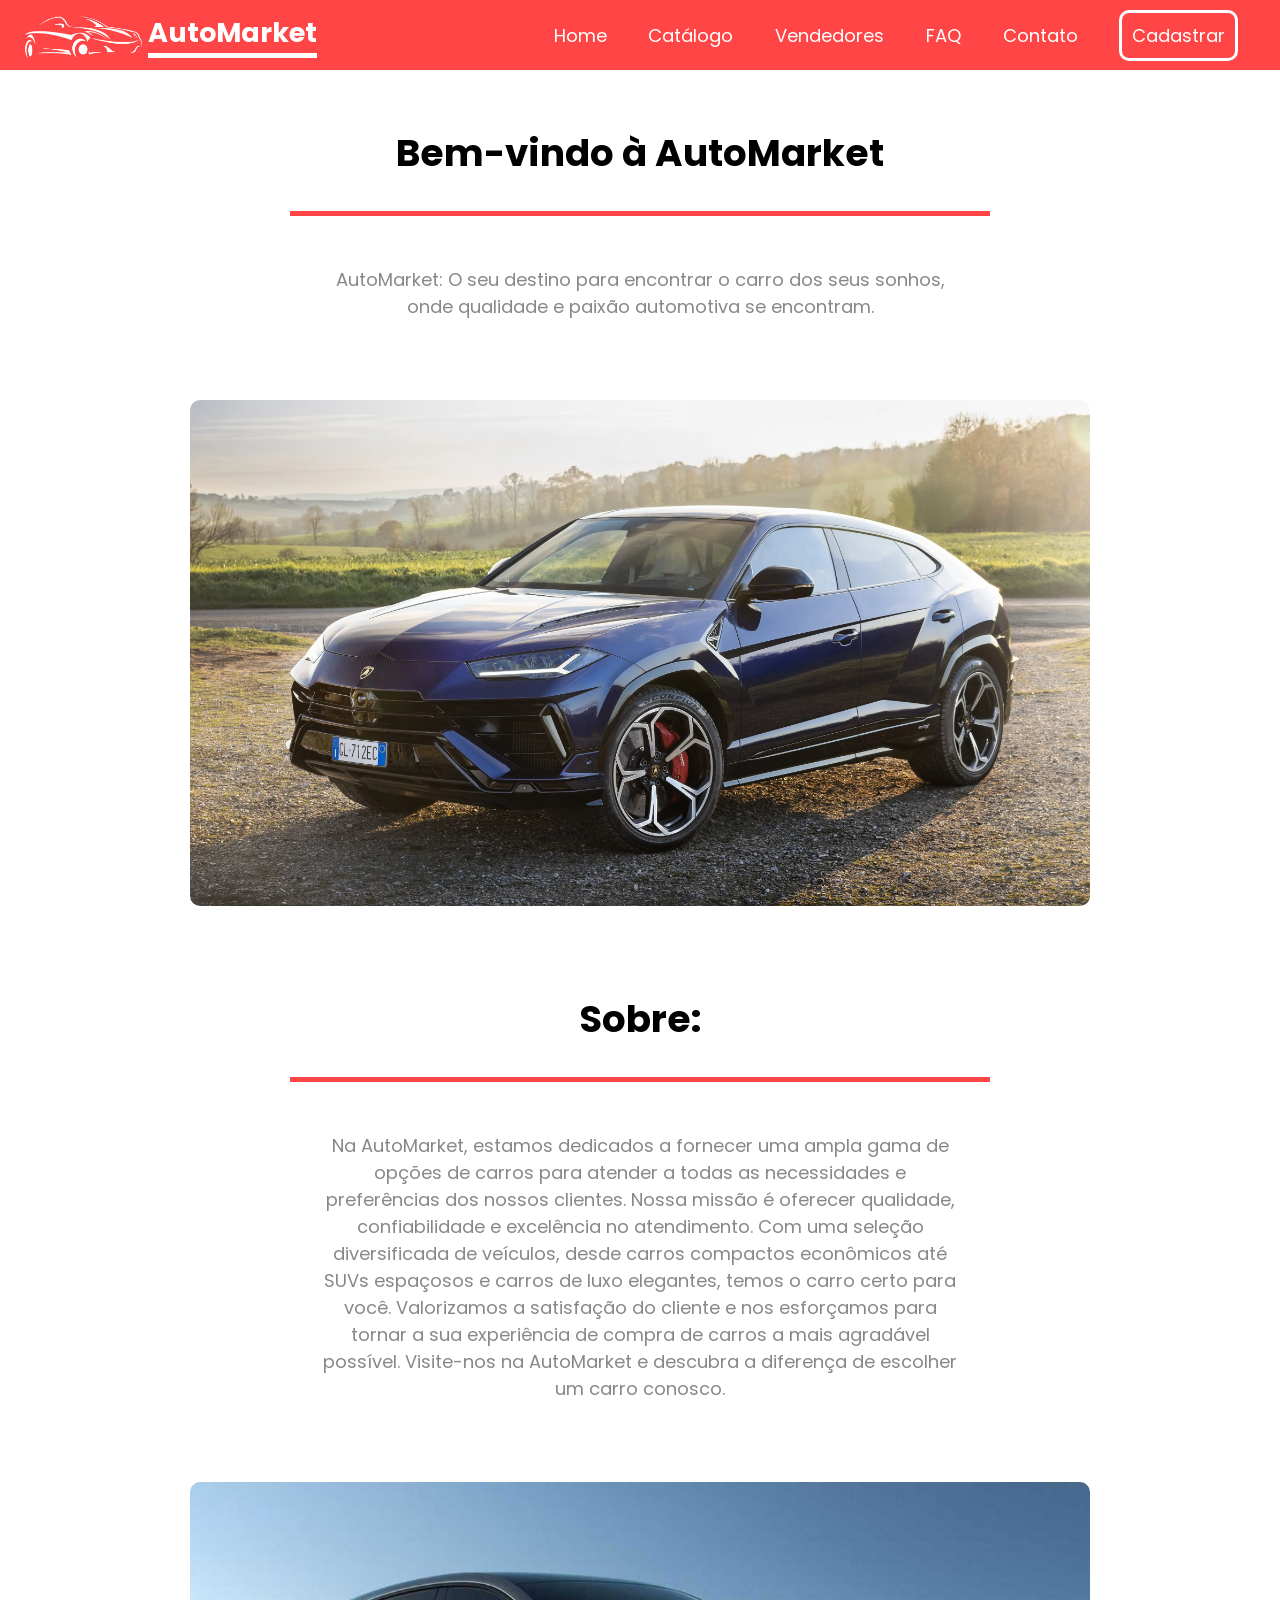
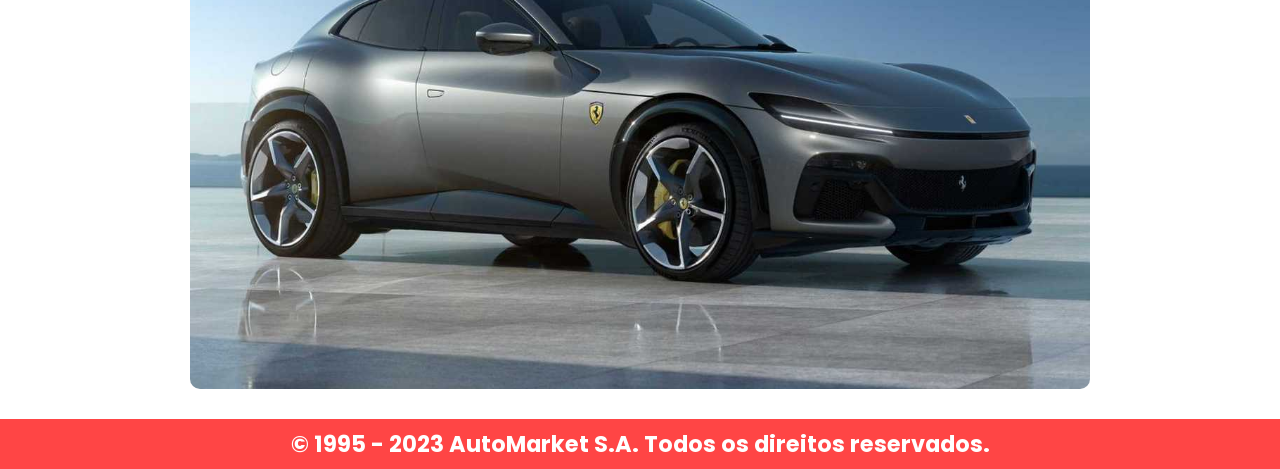
==== pages/index.html @ 6990d1a8 "fist-commit" ====
<!DOCTYPE html>
<html lang="pt-br">

<head>
    <meta charset="UTF-8">
    <meta name="viewport" content="width=device-width, initial-scale=1.0">
    <title>Home | Automarket</title>
    <link rel="stylesheet" href="../css/style-index.css">
    <script src="../js/navbar.js"></script>
</head>

<body>
    <header>
        <div class="logo">
            <img src="../imgs/logo-automarket.png" alt="Logo AutoMarket">
            <h1>AutoMarket</h1>
        </div>

        <div class="mobile-menu">
            <div class="line1"></div>
            <div class="line2"></div>
            <div class="line3"></div>
        </div>

        <nav class="nav-header">
            <ul>
                <li><a href="../pages/index.html">Home</a></li>
                <li><a href="../pages/catalogo.html">Catálogo</a></li>
                <li><a href="../pages/vendedores.html">Vendedores</a></li>
                <li><a href="../pages/faq.html">FAQ</a></li>
                <li><a href="../pages/contato.html">Contato</a></li>
                <li><a href="../pages/cadastro.html" id="header-btn-cadastro">Cadastrar</a></li>
            </ul>
        </nav>
    </header>
    <main>
       <section>
            <div>
                <br>
                <h1>Bem-vindo à AutoMarket</h1>
                    <div class="content">
                        <p>AutoMarket: O seu destino para encontrar o carro dos seus sonhos, onde qualidade e paixão automotiva
                            se encontram.</p>
                    </div>
            </div>
    
            <div class="img-main">
                <img src="../imgs/urus-home.png" alt="Logo AutoMarket">
            </div>
    
            <div>
                <br>
                <h1>Sobre:</h1>
                <div class="content">
                        <p>Na AutoMarket, estamos dedicados a fornecer uma ampla gama de opções de carros para atender a todas
                            as necessidades e preferências dos nossos clientes. Nossa missão é oferecer qualidade,
                            confiabilidade e excelência no atendimento. Com uma seleção diversificada de veículos, desde carros
                            compactos econômicos até SUVs espaçosos e carros de luxo elegantes, temos o carro certo para você.
                            Valorizamos a satisfação do cliente e nos esforçamos para tornar a sua experiência de compra de
                            carros a mais agradável possível. Visite-nos na AutoMarket e descubra a diferença de escolher um
                            carro conosco.</p>
                </div>
            </div>
    
            <div class="img-main">
                <img src="../imgs/purosangue-home.png" alt="Logo AutoMarket">
            </div>
       </section>
    </main>
    <footer>
        <p><b>&copy; 1995 - 2023 AutoMarket S.A. Todos os direitos reservados.</b></p>
    </footer>
</body>

</html>
---- css/style-index.css ----
/*
    Vermelho #ff4545
*/

/**/
@import url('https://fonts.googleapis.com/css2?family=Poppins:ital,wght@0,700;1,400;1,800&display=swap');

*{
    margin: 0;
    padding: 0;
}

body{
    font-family: 'Poppins', sans-serif;
    margin: 0;
    padding: 0;
}


/* ---------------- menu -------------*/
header{
    background-color: #ff4545;
    color: white;
    display: flex;
    justify-content: space-between;
    height: 70px;
    width: 100%;
    max-width: 100vw;
}

.logo{
    display: flex;
    align-items: center;
    justify-content: space-around;
    gap: 5px;

    width: calc(25% - 40px);
    text-align: center;
    margin: 0px 20px;
    height: 100%;
}

.logo img{
    height: 70%;
}

.logo h1{
    font-size: 3vh;
    margin: 0;
    padding: 0;
    border-bottom: 5px solid white;
}

.mobile-menu{
    cursor: pointer;
    display: none;
    margin: 15px;
}

.mobile-menu div{
    width: 32px;
    height: 4px;
    background-color: #fff;
    margin: 8px;
}

.nav-header{
    height: 100%;
    width: 60%;
}

.nav-header ul{
    height: 100%;
    list-style: none;
    display: flex;
    justify-content: space-evenly;
    align-items: center;
    margin: 0;
}

.nav-header a{
    font-size: 2vh;
    text-decoration: none;
    color: white;
}

.nav-header a:hover{
    cursor: pointer;
    transition: all 200ms;
    border-bottom: 5px solid white;
}

#header-btn-cadastro{
    transition: all 200ms;
    border: 3px solid white;
    padding: 10px;
    border-radius: 10px;
}

/*animacao do botao cadastro ao colocar o mouse por cima*/
#header-btn-cadastro:hover{
    cursor: pointer;
    transition: all 200ms;
    background-color: white;
    color: #ff4545;
    padding: 15px;
}


/* ---------------- rodape -------------*/
footer{
    display: flex;
    align-items: center;
    justify-content: center;

    text-align: center;
    width: 100%;
    height: 50px;
    background-color: #ff4545;
    color: white;
}

footer p{
    font-size: 2.5vh;
    color:white;
}



/* ---------------- responsividade menu e rodape -------------*/
@media (max-width: 1000px){

header{
    justify-content: space-evenly;
}

.logo{
    width: 50%;
}

.logo img{
    height: 50%;
}

.logo h1{
    font-size: 2.5vh;
}

.mobile-menu{
    display: block;
}

.nav-header{
    display: none;
}

.nav-header.active{
    display: inline;
    position: absolute;
    top: 69px;
    right: 0;
    width: 100vw;
    height: 50vh;
    background: #ff4545;
}

.nav-header ul{
    flex-direction: column;
    align-items: center;
}

footer p{
    font-size: 2vh;
}
}


/* ---------------- home -------------*/
main h1{
    display: block;
    font-size: 28pt;
    text-align: center;
    width: 50%;
    margin: auto;
    padding: 30px;
    border-bottom: solid 5px #ff4545;
}

.content{
    font-size: 15pt;
    text-align: center; 
    width: 50%;
    margin: auto;
    padding: 50px;
}

main img{
    max-width: 100vh;
    max-height: 60vh;
    border-radius: 10px;
}

.img-main{
    display: flex;
    justify-content: center;
    align-items: center;
    margin: auto;
    padding: 30px;
    height: auto;
    width: 100vh;
    object-fit: cover;
}


main p {
    margin: 0;
    font-size: 18px;
    color: #888888;
}

/* ---------------- responsividade home -------------*/
@media (max-width: 1000px){

    main h1{
        font-size: 20pt;
    }

    .img-main{
        width: calc(100% - 60px);
    }

    main img{
        width: 90%;
    }
}
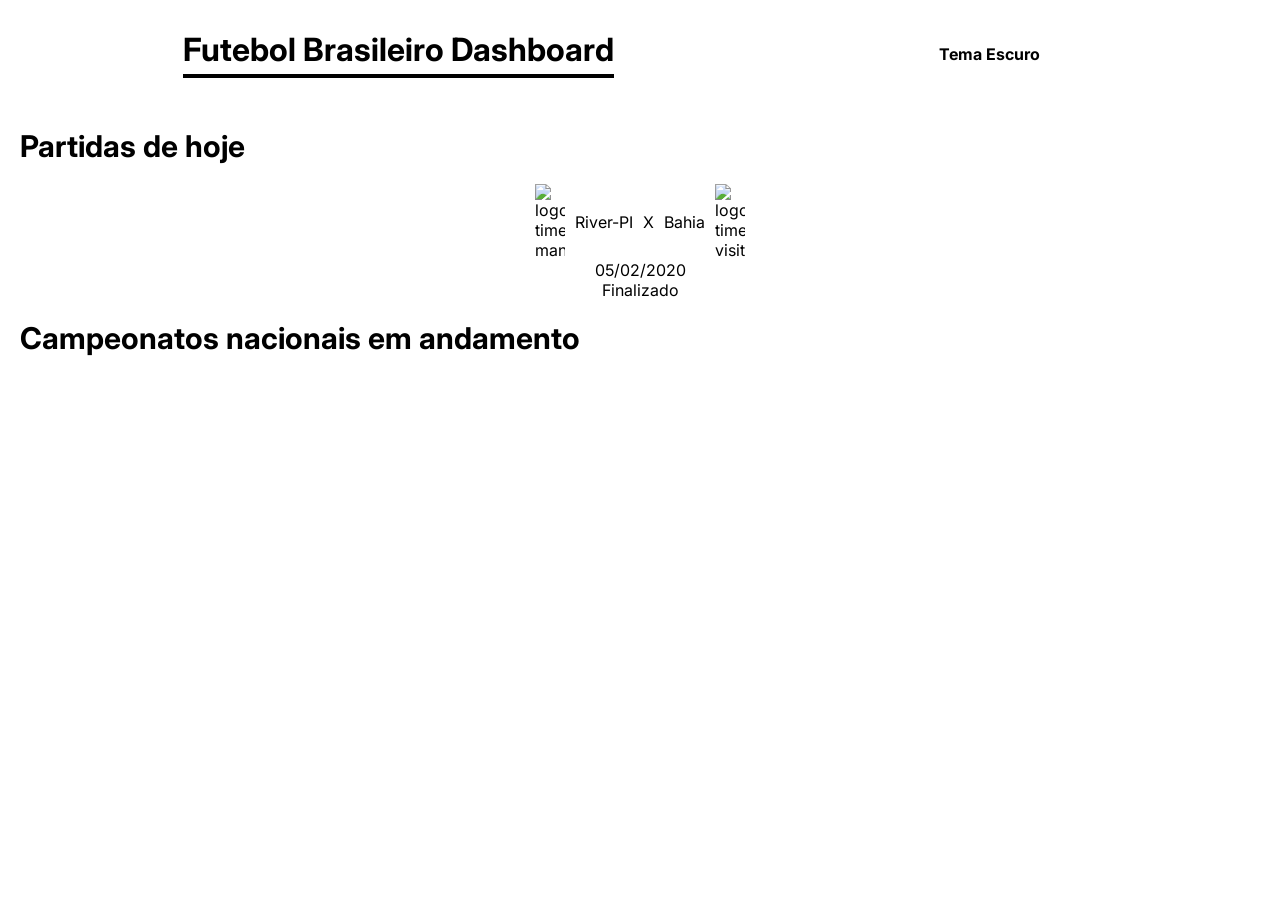
==== commit 37d15f16: "quinta - campeonatos prontos" ====
--- a/pages/index.html
+++ b/pages/index.html
@@ -1,75 +1,68 @@
+<!--
+-fazer as partidas diárias
+-arrumar design
+
+-->
+
 <!DOCTYPE html>
-<html lang="pt-br">
+<html lang="ptbr">
+<head>
+  <meta charset="UTF-8">
+  <meta name="viewport" content="width=device-width, initial-scale=1.0"> <!-- displays site properly based on user's device -->
 
-<head>
-    <meta charset="UTF-8">
-    <meta name="viewport" content="width=device-width, initial-scale=1.0">
-    <title>Home | Automarket</title>
-    <link rel="stylesheet" href="../css/style-index.css">
-    <script src="../js/navbar.js"></script>
+  <link rel="icon" type="image/png" sizes="32x32" href="./images/favicon-32x32.png">
+  
+  <title>Frontend Mentor | [Challenge Name Here]</title>
+
+  <link rel="stylesheet" href="../styles/index.css">
+
+
 </head>
+<body>
+<main>
 
-<body>
-    <header>
-        <div class="logo">
-            <img src="../imgs/logo-automarket.png" alt="Logo AutoMarket">
-            <h1>AutoMarket</h1>
-        </div>
+  <header>
+      <h1>Futebol Brasileiro Dashboard</h1>
+      <p></p>
+    </div>
+    <div class="checkbox-wrapper-14">
+      <label for="s1-14">Tema Escuro</label>
+      <input id="s1-14" type="checkbox" class="switch">
+    </div>
+  </header>
 
-        <div class="mobile-menu">
-            <div class="line1"></div>
-            <div class="line2"></div>
-            <div class="line3"></div>
-        </div>
+  <section>
+    <h2 id="todays-matches-title">Partidas de hoje</h2>
+    <div class="today-matches">
 
-        <nav class="nav-header">
-            <ul>
-                <li><a href="../pages/index.html">Home</a></li>
-                <li><a href="../pages/catalogo.html">Catálogo</a></li>
-                <li><a href="../pages/vendedores.html">Vendedores</a></li>
-                <li><a href="../pages/faq.html">FAQ</a></li>
-                <li><a href="../pages/contato.html">Contato</a></li>
-                <li><a href="../pages/cadastro.html" id="header-btn-cadastro">Cadastrar</a></li>
-            </ul>
-        </nav>
-    </header>
-    <main>
-       <section>
-            <div>
-                <br>
-                <h1>Bem-vindo à AutoMarket</h1>
-                    <div class="content">
-                        <p>AutoMarket: O seu destino para encontrar o carro dos seus sonhos, onde qualidade e paixão automotiva
-                            se encontram.</p>
-                    </div>
-            </div>
-    
-            <div class="img-main">
-                <img src="../imgs/urus-home.png" alt="Logo AutoMarket">
-            </div>
-    
-            <div>
-                <br>
-                <h1>Sobre:</h1>
-                <div class="content">
-                        <p>Na AutoMarket, estamos dedicados a fornecer uma ampla gama de opções de carros para atender a todas
-                            as necessidades e preferências dos nossos clientes. Nossa missão é oferecer qualidade,
-                            confiabilidade e excelência no atendimento. Com uma seleção diversificada de veículos, desde carros
-                            compactos econômicos até SUVs espaçosos e carros de luxo elegantes, temos o carro certo para você.
-                            Valorizamos a satisfação do cliente e nos esforçamos para tornar a sua experiência de compra de
-                            carros a mais agradável possível. Visite-nos na AutoMarket e descubra a diferença de escolher um
-                            carro conosco.</p>
-                </div>
-            </div>
-    
-            <div class="img-main">
-                <img src="../imgs/purosangue-home.png" alt="Logo AutoMarket">
-            </div>
-       </section>
-    </main>
-    <footer>
-        <p><b>&copy; 1995 - 2023 AutoMarket S.A. Todos os direitos reservados.</b></p>
-    </footer>
+      <div class="div-match">
+       <div>
+          <img src="https://cdn.api-futebol.com.br/escudos/638d34a851005.svg" alt="logo time mandante">
+          <p>River-PI</p>
+
+          <span>X</span>
+
+          <p>Bahia</p>
+          <img src="https://cdn.api-futebol.com.br/escudos/638d34a8b6bd8.svg" alt="logo time visitante">
+       </div>
+        <p>05/02/2020</p>
+        <p>Finalizado</p>
+
+      </div>
+
+    </div>
+  </section>
+
+
+  <section>
+    <h1 id="main-leagues-title">Campeonatos nacionais em andamento</h1>
+    <div class="main-leagues">
+      
+    </div>
+  </section>
+
+</main>
+ 
 </body>
-
+<script src="../js/index.js"></script>
 </html>
--- a/styles/index.css
+++ b/styles/index.css
@@ -0,0 +1,324 @@
+@import url('https://fonts.googleapis.com/css2?family=Inter:wght@200;400;700&display=swap');
+
+*{
+  margin: 0;
+  padding: 0;
+  text-decoration: none;
+}
+
+
+[data-theme="dark"]{
+
+
+  --primary-color:#5effac;
+  --secondary-color:#fcff67;
+  --error-color: #d45059;
+
+  --background: #121212;
+  --background-surface: #1f1f1f;
+
+  --main-oposite: #ffffff;
+
+  --text: #ffffff;
+
+  --main-gradient: linear-gradient(90deg, rgba(94,255,172,1) 0%, rgba(252,255,103,1) 100%);
+
+}
+
+[data-theme="light"]{
+
+  --primary-color:#5effac;
+  --secondary-color:#fcff67;
+  --error-color: #d45059;
+
+  --background: #e6e6e6;
+  --background-surface: #ffffff;
+
+  --text: #000;
+
+  --main-oposite: #121212;
+
+  --main-gradient: linear-gradient(90deg, rgb(0, 255, 123) 0%, rgba(252,255,103,1) 100%);
+}
+
+
+
+body{
+  font-family: 'Inter', sans-serif;
+  background-color: var(--background);
+  color: var(--text);
+  transition: .4s;
+}
+
+header{
+  display: flex;
+  align-items: center;
+  justify-content: space-evenly;
+  padding: 30px 20px;
+  background-color: var(--background-surface);
+  box-shadow: 10px 0px 10px var(--background);
+}
+
+header h1{
+  border-bottom: 4px solid;
+  border-image-slice: 1;
+  border-image-source: var(--main-gradient);
+  padding-bottom: 5px;
+}
+
+#todays-matches-title{
+  font-size: 30px;
+  margin: 20px;
+}
+
+.todays-matches{
+  display: flex;
+  flex-direction: column;
+  align-items: center;
+}
+
+.div-match{
+  display: flex;
+  flex-direction: column;
+  align-items: center;
+  width: calc(100% - 60px);
+  margin: 20px 30px;
+  background-color: var(--background-surface);
+  border-radius: 10px;
+  box-shadow: 10px 0px 10px var(--background);
+  text-align: center;
+}
+
+.div-match div{
+  display: flex;
+  align-items: center;
+  gap: 10px
+}
+
+.div-match img{
+  width: 30px;
+}
+
+#main-leagues-title{
+  font-size: 30px;
+  margin: 20px;
+}
+
+.main-leagues{
+  margin: 30px;
+  display: grid;
+  grid-template-columns: 1fr 1fr 1fr;
+  column-gap: 5px;
+  row-gap: 5px;
+}
+
+.div-leagues{
+  display: flex;
+  flex-direction: column;
+  align-items: center;
+  justify-content: center;
+  gap: 15px;
+  color: var(--text);
+  width: calc(100% - 45px);
+  height: 250px;
+  padding: 20px;
+  background-color: var(--background-surface);
+  text-align: center;
+  border-radius: 10px;
+  box-shadow: 0px 0px 5px rgba(0, 0, 0, 0.5);
+  transition: 0.4s;
+}
+
+.div-leagues img{
+  width: 6em;
+  filter: drop-shadow(0px 0px 5px rgba( 255, 255, 255, 0.1));
+}
+
+.div-leagues h3{
+  font-size: 22px;
+}
+
+.div-leagues p{
+  font-size: 18px;
+}
+
+
+.div-leagues:hover{
+  cursor: pointer;
+  box-shadow: inset 0 0 300px 250px rgba(255, 255, 255, 0.2);
+}
+
+
+@media (max-width: 1000px) {
+  .main-leagues{
+    grid-template-columns: 1fr 1fr;
+  }
+}
+
+
+@media (max-width: 700px) {
+header{
+  flex-direction: column;
+  gap: 10px;
+}
+  
+.main-leagues{
+  grid-template-columns: 1fr;
+}
+}
+
+
+
+
+
+
+
+
+
+
+
+
+
+
+
+
+
+
+
+
+
+
+
+
+
+
+
+
+
+
+
+/* ---------- CSS botão de trocar tema ---------- */
+
+.checkbox-wrapper-14{
+  font-weight: 700;
+  display: flex;
+  gap: 20px;
+}
+
+.checkbox-wrapper-14 * {
+  box-sizing: inherit;
+}
+.checkbox-wrapper-14 *:before,
+.checkbox-wrapper-14 *:after {
+  box-sizing: inherit;
+}
+
+
+@supports (-webkit-appearance: none) or (-moz-appearance: none) {
+  .checkbox-wrapper-14 input[type="checkbox"] {
+    --active: var(--main-gradient);
+    --active-inner: var(--background-surface);
+    --border: var(--main-oposite);
+    --border-hover: var(--primary-color);
+    --background: #fff;
+    --disabled: var(--main-dark);
+    --disabled-inner: var(--main-dark);
+    -webkit-appearance: none;
+    -moz-appearance: none;
+    height: 21px;
+    outline: none;
+    display: inline-block;
+    vertical-align: top;
+    position: relative;
+    margin: 0;
+    cursor: pointer;
+    border: 1px solid var(--bc, var(--border));
+    background: var(--b, var(--background));
+    transition: background 0.3s, border-color 0.3s, box-shadow 0.2s;
+  }
+  .checkbox-wrapper-14 input[type="checkbox"]:after {
+    content: "";
+    display: block;
+    left: 0;
+    top: 0;
+    position: absolute;
+    transition: transform var(--d-t, 0.3s) var(--d-t-e, ease),
+      opacity var(--d-o, 0.2s);
+  }
+  .checkbox-wrapper-14 input[type="checkbox"]:checked {
+    --b: var(--active);
+    --bc: var(--active);
+    --d-o: 0.3s;
+    --d-t: 0.6s;
+    --d-t-e: cubic-bezier(0.2, 0.85, 0.32, 1.2);
+  }
+  .checkbox-wrapper-14 input[type="checkbox"]:disabled {
+    --b: var(--disabled);
+    cursor: not-allowed;
+    opacity: 0.9;
+  }
+  .checkbox-wrapper-14 input[type="checkbox"]:disabled:checked {
+    --b: var(--disabled-inner);
+    --bc: var(--border);
+  }
+  .checkbox-wrapper-14 input[type="checkbox"]:disabled + label {
+    cursor: not-allowed;
+  }
+  .checkbox-wrapper-14
+    input[type="checkbox"]:hover:not(:checked):not(:disabled) {
+    --bc: var(--border-hover);
+  }
+  .checkbox-wrapper-14 input[type="checkbox"]:not(.switch) {
+    width: 21px;
+  }
+  .checkbox-wrapper-14 input[type="checkbox"]:not(.switch):after {
+    opacity: var(--o, 0);
+  }
+  .checkbox-wrapper-14 input[type="checkbox"]:not(.switch):checked {
+    --o: 1;
+  }
+  .checkbox-wrapper-14 input[type="checkbox"] + label {
+    display: inline-block;
+    vertical-align: middle;
+    cursor: pointer;
+    margin-left: 4px;
+  }
+
+  .checkbox-wrapper-14 input[type="checkbox"]:not(.switch) {
+    border-radius: 7px;
+  }
+  .checkbox-wrapper-14 input[type="checkbox"]:not(.switch):after {
+    width: 5px;
+    height: 9px;
+    border: 2px solid var(--active-inner);
+    border-top: 0;
+    border-left: 0;
+    left: 7px;
+    top: 4px;
+    transform: rotate(var(--r, 20deg));
+  }
+  .checkbox-wrapper-14 input[type="checkbox"]:not(.switch):checked {
+    --r: 43deg;
+  }
+  .checkbox-wrapper-14 input[type="checkbox"].switch {
+    width: 38px;
+    border-radius: 11px;
+  }
+  .checkbox-wrapper-14 input[type="checkbox"].switch:after {
+    left: 2px;
+    top: 2px;
+    border-radius: 50%;
+    width: 17px;
+    height: 17px;
+    background: var(--ab, var(--border));
+    transform: translateX(var(--x, 0));
+  }
+  .checkbox-wrapper-14 input[type="checkbox"].switch:checked {
+    --ab: var(--active-inner);
+    --x: 17px;
+  }
+  .checkbox-wrapper-14
+    input[type="checkbox"].switch:disabled:not(:checked):after {
+    opacity: 0.6;
+  }
+}
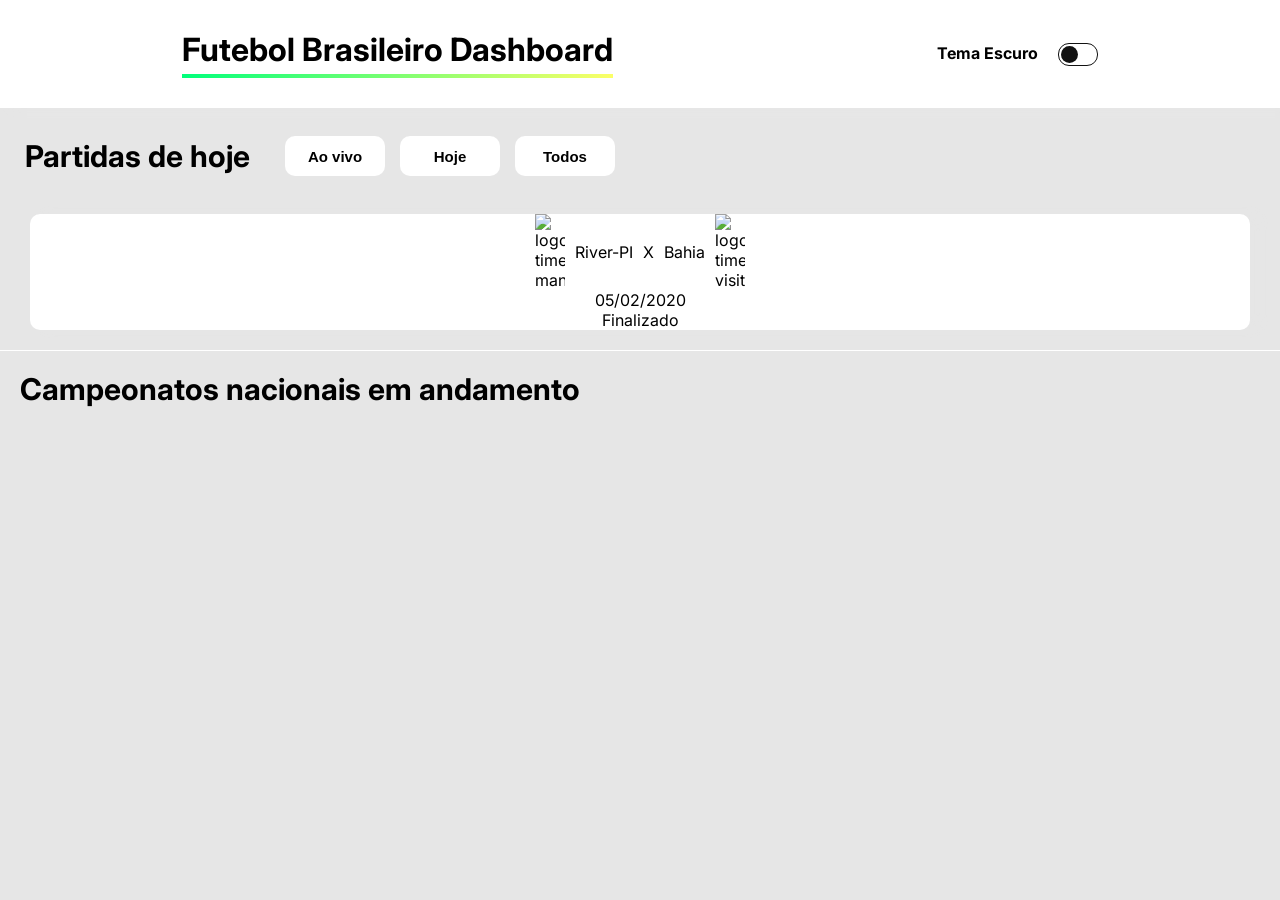
==== commit a6ff09b5: "sexta - organizacao e manutencao do codigo" ====
--- a/pages/index.html
+++ b/pages/index.html
@@ -1,7 +1,7 @@
 <!--
 -fazer as partidas diárias
--arrumar design
-
+-organizar o codigo
+-em caso se erro fazer os cards
 -->
 
 <!DOCTYPE html>
@@ -12,9 +12,10 @@
 
   <link rel="icon" type="image/png" sizes="32x32" href="./images/favicon-32x32.png">
   
-  <title>Frontend Mentor | [Challenge Name Here]</title>
+  <title>Dashboard Futebol Brasileiro</title>
 
   <link rel="stylesheet" href="../styles/index.css">
+  
 
 
 </head>
@@ -31,9 +32,14 @@
     </div>
   </header>
 
-  <section>
-    <h2 id="todays-matches-title">Partidas de hoje</h2>
-    <div class="today-matches">
+  <section id="today-matches-section">
+    <div id="todays-matches-header">
+      <h2 id="todays-matches-title">Partidas de hoje</h2>
+      <button class="todays-matches-btn" onclick="filterMatches('live')">Ao vivo</button>
+      <button class="todays-matches-btn" onclick="filterMatches('today')">Hoje</button>
+      <button class="todays-matches-btn" onclick="filterMatches('all')">Todos</button>
+    </div>
+    <div class="today-matches-div">
 
       <div class="div-match">
        <div>
--- a/styles/index.css
+++ b/styles/index.css
@@ -57,6 +57,7 @@
   padding: 30px 20px;
   background-color: var(--background-surface);
   box-shadow: 10px 0px 10px var(--background);
+  transition: .4s;
 }
 
 header h1{
@@ -66,15 +67,46 @@
   padding-bottom: 5px;
 }
 
+#today-matches-section{
+  border-bottom: 1px solid var(--background-surface);
+  transition: .4s;
+}
+
+#todays-matches-header{
+  display: flex;
+  align-items: center;
+  margin: 10px 5px;
+  gap: 15px;
+  
+}
+
 #todays-matches-title{
   font-size: 30px;
   margin: 20px;
 }
 
+.todays-matches-btn{
+  width: 100px;
+  height: 40px;
+  background-color: var(--background-surface);
+  border: none;
+  border-radius: 10px;
+  color: var(--text);
+  font-weight: 700;
+  font-size: 15px;
+}
+
+.todays-matches-btn:hover{
+  cursor: pointer;
+  color: #000;
+  background-image: var(--main-gradient);
+}
+
 .todays-matches{
   display: flex;
   flex-direction: column;
   align-items: center;
+  
 }
 
 .div-match{
@@ -87,6 +119,7 @@
   border-radius: 10px;
   box-shadow: 10px 0px 10px var(--background);
   text-align: center;
+  transition: .4s;
 }
 
 .div-match div{
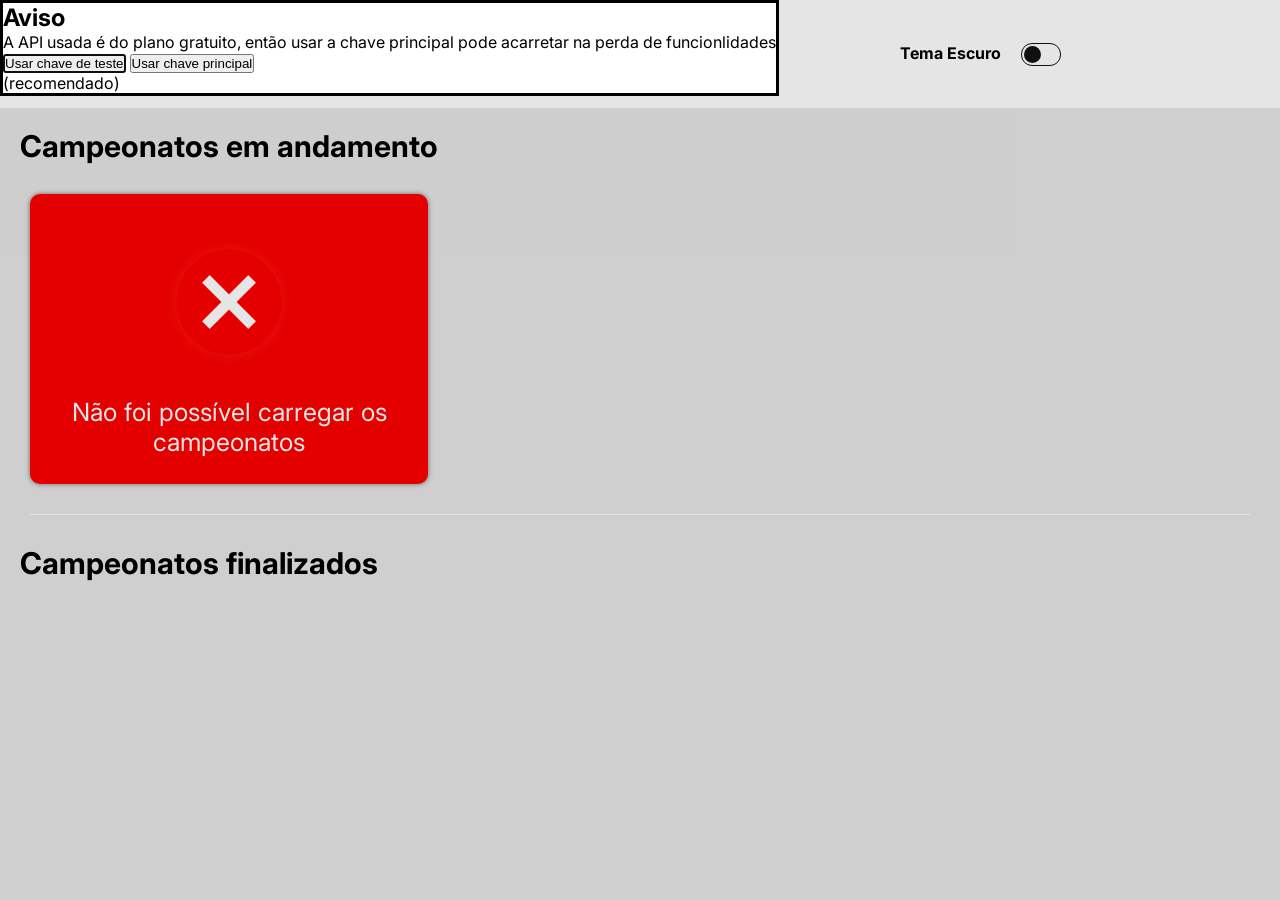
==== commit 9bc1585c: "domingo remocao das partidas" ====
--- a/pages/index.html
+++ b/pages/index.html
@@ -1,7 +1,5 @@
 <!--
--fazer as partidas diárias
--organizar o codigo
--em caso se erro fazer os cards
+-fazer os campeonatos finalizados em até 6 meses
 -->
 
 <!DOCTYPE html>
@@ -23,7 +21,7 @@
 <main>
 
   <header>
-      <h1>Futebol Brasileiro Dashboard</h1>
+      <h1>Futebol Dashboard</h1>
       <p></p>
     </div>
     <div class="checkbox-wrapper-14">
@@ -32,39 +30,20 @@
     </div>
   </header>
 
-  <section id="today-matches-section">
-    <div id="todays-matches-header">
-      <h2 id="todays-matches-title">Partidas de hoje</h2>
-      <button class="todays-matches-btn" onclick="filterMatches('live')">Ao vivo</button>
-      <button class="todays-matches-btn" onclick="filterMatches('today')">Hoje</button>
-      <button class="todays-matches-btn" onclick="filterMatches('all')">Todos</button>
-    </div>
-    <div class="today-matches-div">
-
-      <div class="div-match">
-       <div>
-          <img src="https://cdn.api-futebol.com.br/escudos/638d34a851005.svg" alt="logo time mandante">
-          <p>River-PI</p>
-
-          <span>X</span>
-
-          <p>Bahia</p>
-          <img src="https://cdn.api-futebol.com.br/escudos/638d34a8b6bd8.svg" alt="logo time visitante">
-       </div>
-        <p>05/02/2020</p>
-        <p>Finalizado</p>
-
-      </div>
-
-    </div>
-  </section>
-
+  <dialog>
+    <h2>Aviso</h2>
+    <p>A API usada é do plano gratuito, então usar a chave principal pode acarretar na perda de funcionlidades</p>
+    <button>Usar chave de teste</button>
+    <button>Usar chave principal</button>
+    <p>(recomendado)</p>
+  </dialog>
 
   <section>
-    <h1 id="main-leagues-title">Campeonatos nacionais em andamento</h1>
+    <h1 class="leagues-title">Campeonatos em andamento</h1>
     <div class="main-leagues">
       
     </div>
+    <h1 class="leagues-title">Campeonatos finalizados</h1>
   </section>
 
 </main>
--- a/styles/index.css
+++ b/styles/index.css
@@ -12,7 +12,8 @@
 
   --primary-color:#5effac;
   --secondary-color:#fcff67;
-  --error-color: #d45059;
+  --error-color: #610000;
+  --error-text-color: #fff;
 
   --background: #121212;
   --background-surface: #1f1f1f;
@@ -29,7 +30,8 @@
 
   --primary-color:#5effac;
   --secondary-color:#fcff67;
-  --error-color: #d45059;
+  --error-color: #ff0000;
+  --error-text-color: #fff;
 
   --background: #e6e6e6;
   --background-surface: #ffffff;
@@ -65,48 +67,6 @@
   border-image-slice: 1;
   border-image-source: var(--main-gradient);
   padding-bottom: 5px;
-}
-
-#today-matches-section{
-  border-bottom: 1px solid var(--background-surface);
-  transition: .4s;
-}
-
-#todays-matches-header{
-  display: flex;
-  align-items: center;
-  margin: 10px 5px;
-  gap: 15px;
-  
-}
-
-#todays-matches-title{
-  font-size: 30px;
-  margin: 20px;
-}
-
-.todays-matches-btn{
-  width: 100px;
-  height: 40px;
-  background-color: var(--background-surface);
-  border: none;
-  border-radius: 10px;
-  color: var(--text);
-  font-weight: 700;
-  font-size: 15px;
-}
-
-.todays-matches-btn:hover{
-  cursor: pointer;
-  color: #000;
-  background-image: var(--main-gradient);
-}
-
-.todays-matches{
-  display: flex;
-  flex-direction: column;
-  align-items: center;
-  
 }
 
 .div-match{
@@ -132,9 +92,10 @@
   width: 30px;
 }
 
-#main-leagues-title{
+.leagues-title{
   font-size: 30px;
   margin: 20px;
+  transition: .4s;
 }
 
 .main-leagues{
@@ -143,6 +104,8 @@
   grid-template-columns: 1fr 1fr 1fr;
   column-gap: 5px;
   row-gap: 5px;
+  padding-bottom: 30px;
+  border-bottom: 1px solid var(--background-surface);
 }
 
 .div-leagues{
@@ -179,6 +142,33 @@
 .div-leagues:hover{
   cursor: pointer;
   box-shadow: inset 0 0 300px 250px rgba(255, 255, 255, 0.2);
+}
+
+
+.error-league{
+  display: flex;
+  flex-direction: column;
+  align-items: center;
+  justify-content: center;
+  gap: 15px;
+  color: var(--error-text-color);
+  width: calc(100% - 45px);
+  height: 250px;
+  padding: 20px;
+  background-color: var(--error-color);
+  text-align: center;
+  border-radius: 10px;
+  box-shadow: 0px 0px 5px rgba(0, 0, 0, 0.5);
+  transition: 0.4s;
+}
+
+.error-league img{
+  width: 10em;
+  filter: drop-shadow(0px 0px 5px rgba( 255, 255, 255, 0.1));
+}
+
+.error-league p{
+  font-size: 25px;
 }
 
 
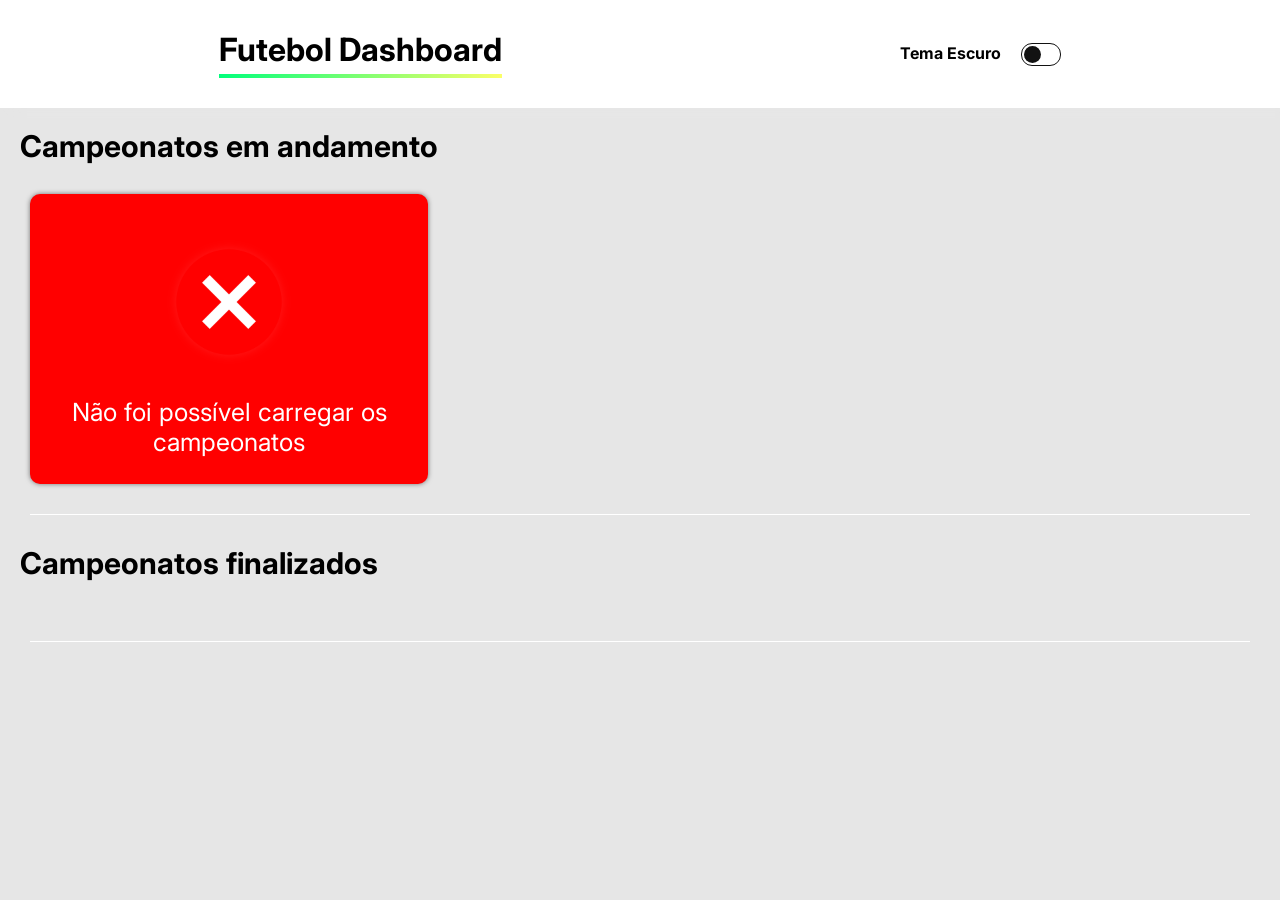
==== commit bd210f6a: "final commit" ====
--- a/pages/index.html
+++ b/pages/index.html
@@ -1,5 +1,12 @@
 <!--
--fazer os campeonatos finalizados em até 6 meses
+Criei um site que pega uma API gratuita que trás os campeonatos de futebol
+O código JS está todo comentado para ajudar no entendimento do código
+Neste projeto está contido:
+  -Criação dinamica de elementos com javascript utilizando funções
+  -Mensagem de erro caso não consiga puxar as informações
+  -2 temas para alternar entra (escuro, claro)
+  -Armazenamento do tema escolhido, para manter sempre que o usuário entrar na página
+  -Utilizado estrutura de repetição (ForEach) para acessar os conteudos que a API enviava
 -->
 
 <!DOCTYPE html>
@@ -30,20 +37,15 @@
     </div>
   </header>
 
-  <dialog>
-    <h2>Aviso</h2>
-    <p>A API usada é do plano gratuito, então usar a chave principal pode acarretar na perda de funcionlidades</p>
-    <button>Usar chave de teste</button>
-    <button>Usar chave principal</button>
-    <p>(recomendado)</p>
-  </dialog>
-
   <section>
     <h1 class="leagues-title">Campeonatos em andamento</h1>
     <div class="main-leagues">
       
     </div>
     <h1 class="leagues-title">Campeonatos finalizados</h1>
+    <div class="past-leagues">
+
+    </div>
   </section>
 
 </main>
--- a/styles/index.css
+++ b/styles/index.css
@@ -1,17 +1,14 @@
-@import url('https://fonts.googleapis.com/css2?family=Inter:wght@200;400;700&display=swap');
-
-*{
+@import url("https://fonts.googleapis.com/css2?family=Inter:wght@200;400;700&display=swap");
+
+* {
   margin: 0;
   padding: 0;
   text-decoration: none;
 }
 
-
-[data-theme="dark"]{
-
-
-  --primary-color:#5effac;
-  --secondary-color:#fcff67;
+[data-theme="dark"] {
+  --primary-color: #5effac;
+  --secondary-color: #fcff67;
   --error-color: #610000;
   --error-text-color: #fff;
 
@@ -22,14 +19,16 @@
 
   --text: #ffffff;
 
-  --main-gradient: linear-gradient(90deg, rgba(94,255,172,1) 0%, rgba(252,255,103,1) 100%);
-
-}
-
-[data-theme="light"]{
-
-  --primary-color:#5effac;
-  --secondary-color:#fcff67;
+  --main-gradient: linear-gradient(
+    90deg,
+    rgba(94, 255, 172, 1) 0%,
+    rgba(252, 255, 103, 1) 100%
+  );
+}
+
+[data-theme="light"] {
+  --primary-color: #5effac;
+  --secondary-color: #fcff67;
   --error-color: #ff0000;
   --error-text-color: #fff;
 
@@ -40,65 +39,44 @@
 
   --main-oposite: #121212;
 
-  --main-gradient: linear-gradient(90deg, rgb(0, 255, 123) 0%, rgba(252,255,103,1) 100%);
-}
-
-
-
-body{
-  font-family: 'Inter', sans-serif;
+  --main-gradient: linear-gradient(
+    90deg,
+    rgb(0, 255, 123) 0%,
+    rgba(252, 255, 103, 1) 100%
+  );
+}
+
+body {
+  font-family: "Inter", sans-serif;
   background-color: var(--background);
   color: var(--text);
-  transition: .4s;
-}
-
-header{
+  transition: 0.4s;
+}
+
+header {
   display: flex;
   align-items: center;
   justify-content: space-evenly;
   padding: 30px 20px;
   background-color: var(--background-surface);
   box-shadow: 10px 0px 10px var(--background);
-  transition: .4s;
-}
-
-header h1{
+  transition: 0.4s;
+}
+
+header h1 {
   border-bottom: 4px solid;
   border-image-slice: 1;
   border-image-source: var(--main-gradient);
   padding-bottom: 5px;
 }
 
-.div-match{
-  display: flex;
-  flex-direction: column;
-  align-items: center;
-  width: calc(100% - 60px);
-  margin: 20px 30px;
-  background-color: var(--background-surface);
-  border-radius: 10px;
-  box-shadow: 10px 0px 10px var(--background);
-  text-align: center;
-  transition: .4s;
-}
-
-.div-match div{
-  display: flex;
-  align-items: center;
-  gap: 10px
-}
-
-.div-match img{
-  width: 30px;
-}
-
-.leagues-title{
+.leagues-title {
   font-size: 30px;
   margin: 20px;
-  transition: .4s;
-}
-
-.main-leagues{
+  transition: 0.4s;
+}
+
+.main-leagues {
   margin: 30px;
   display: grid;
   grid-template-columns: 1fr 1fr 1fr;
@@ -108,7 +86,7 @@
   border-bottom: 1px solid var(--background-surface);
 }
 
-.div-leagues{
+.div-leagues {
   display: flex;
   flex-direction: column;
   align-items: center;
@@ -125,27 +103,35 @@
   transition: 0.4s;
 }
 
-.div-leagues img{
+.div-leagues img {
   width: 6em;
-  filter: drop-shadow(0px 0px 5px rgba( 255, 255, 255, 0.1));
-}
-
-.div-leagues h3{
+  filter: drop-shadow(0px 0px 5px rgba(255, 255, 255, 0.1));
+}
+
+.div-leagues h3 {
   font-size: 22px;
 }
 
-.div-leagues p{
+.div-leagues p {
   font-size: 18px;
 }
 
-
-.div-leagues:hover{
+.div-leagues:hover {
   cursor: pointer;
   box-shadow: inset 0 0 300px 250px rgba(255, 255, 255, 0.2);
 }
 
-
-.error-league{
+.past-leagues {
+  margin: 30px;
+  display: grid;
+  grid-template-columns: 1fr 1fr 1fr;
+  column-gap: 5px;
+  row-gap: 5px;
+  padding-bottom: 30px;
+  border-bottom: 1px solid var(--background-surface);
+}
+
+.error-league {
   display: flex;
   flex-direction: column;
   align-items: center;
@@ -162,67 +148,45 @@
   transition: 0.4s;
 }
 
-.error-league img{
+.error-league img {
   width: 10em;
-  filter: drop-shadow(0px 0px 5px rgba( 255, 255, 255, 0.1));
-}
-
-.error-league p{
+  filter: drop-shadow(0px 0px 5px rgba(255, 255, 255, 0.1));
+}
+
+.error-league p {
   font-size: 25px;
 }
 
-
 @media (max-width: 1000px) {
-  .main-leagues{
+  .main-leagues {
     grid-template-columns: 1fr 1fr;
   }
-}
-
+
+  .past-leagues {
+    grid-template-columns: 1fr 1fr;
+  }
+}
 
 @media (max-width: 700px) {
-header{
-  flex-direction: column;
-  gap: 10px;
-}
-  
-.main-leagues{
-  grid-template-columns: 1fr;
-}
-}
-
-
-
-
-
-
-
-
-
-
-
-
-
-
-
-
-
-
-
-
-
-
-
-
-
-
-
-
-
-
+  header {
+    flex-direction: column;
+    gap: 10px;
+  }
+
+  .main-leagues {
+    grid-template-columns: 1fr;
+    gap: 15px 0px;
+  }
+
+  .past-leagues {
+    grid-template-columns: 1fr;
+    gap: 15px 0px;
+  }
+}
 
 /* ---------- CSS botão de trocar tema ---------- */
 
-.checkbox-wrapper-14{
+.checkbox-wrapper-14 {
   font-weight: 700;
   display: flex;
   gap: 20px;
@@ -235,7 +199,6 @@
 .checkbox-wrapper-14 *:after {
   box-sizing: inherit;
 }
-
 
 @supports (-webkit-appearance: none) or (-moz-appearance: none) {
   .checkbox-wrapper-14 input[type="checkbox"] {
@@ -344,4 +307,4 @@
     input[type="checkbox"].switch:disabled:not(:checked):after {
     opacity: 0.6;
   }
-}+}
